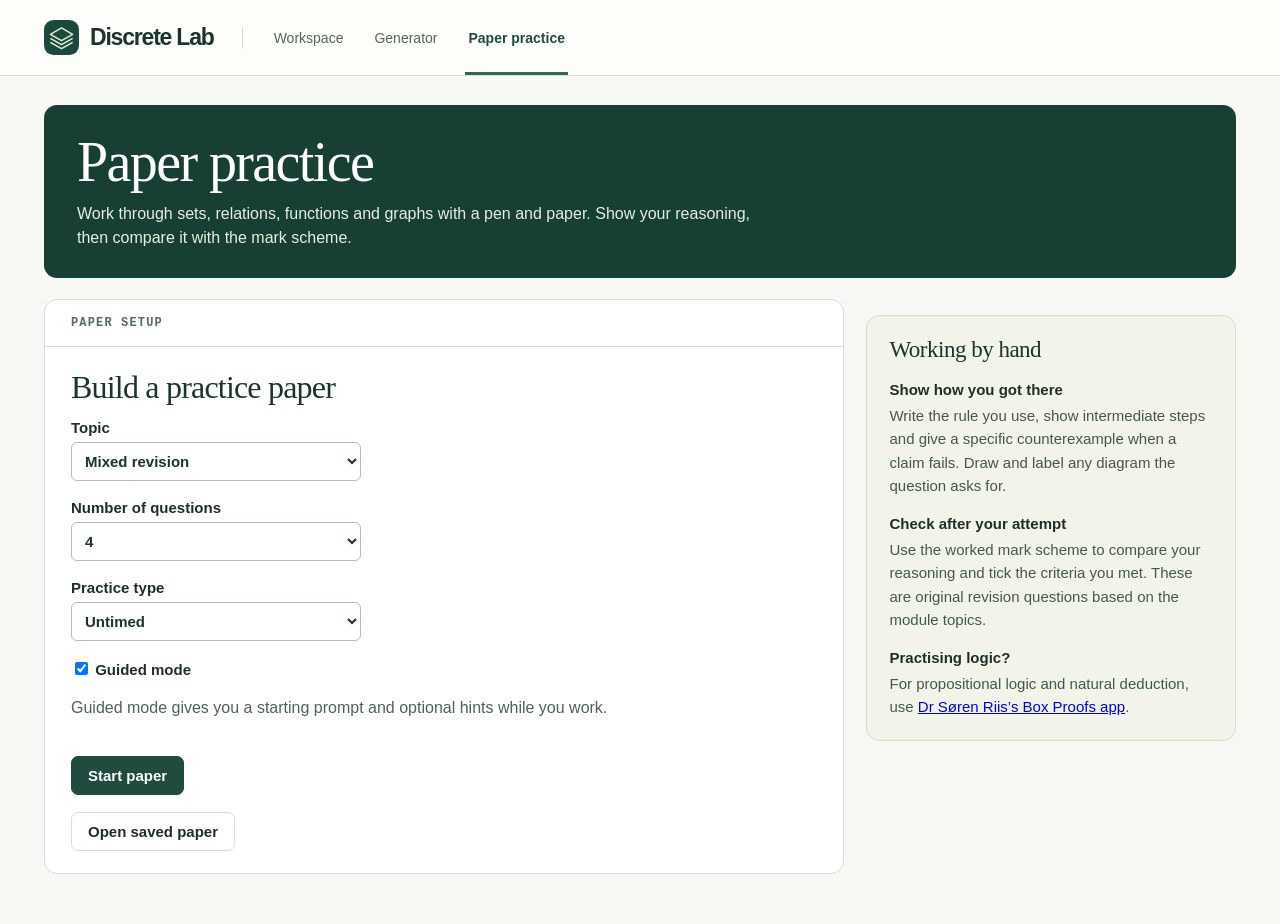
==== paper.html @ 721d3db3 "Add guided pen-and-paper practice and exam review" ====
<!doctype html>
<html lang="en-GB">
<head>
<meta charset="utf-8"><meta name="viewport" content="width=device-width, initial-scale=1">
<meta name="theme-color" content="#173f35">
<meta name="description" content="Practise ECS407U discrete structures by hand with printable question papers and worked mark schemes.">
<title>Paper practice · Discrete Lab</title>
<link rel="icon" href="./mark.svg">
<link rel="stylesheet" href="./style.css?v=paper-practice-1">
<link rel="stylesheet" href="./paper.css">
<script type="module" src="./paper.js"></script>
</head>
<body>
<header><div class="top wrap"><a href="./" class="brand"><img src="./mark.svg" alt="">Discrete Lab</a><div class="divider"></div><nav aria-label="Main navigation"><a href="./">Workspace</a><a href="./?generator=1">Generator</a><a href="./paper.html" aria-current="page">Paper practice</a></nav></div></header>
<main id="paperApp" class="wrap">
<section class="paper-hero"><h1>Paper practice</h1><p>Work through sets, relations, functions and graphs with a pen and paper. Show your reasoning, then compare it with the mark scheme.</p></section>
<div id="paperView"></div>
<noscript><p>Enable JavaScript to build, print and self-mark a practice paper.</p></noscript>
</main>
<section id="paperPrint" hidden></section>
</body>
</html>
---- style.css ----
:root{font-family:"DM Sans",Inter,Arial,sans-serif;color:#202e29;background:#f7f8f4;font-synthesis:none;--green:#204b3e;--ink:#1b352d;--rule:#d7ded6;--muted:#53665c;--mono:"IBM Plex Mono","Courier New",monospace;--serif:Georgia,"Times New Roman",serif}
*{box-sizing:border-box}body{margin:0}button,select{font:inherit;color:inherit}button,a{touch-action:manipulation}button{cursor:pointer}button:focus-visible,a:focus-visible,summary:focus-visible,select:focus-visible{outline:3px solid #b26a18;outline-offset:3px}button:disabled{cursor:default;opacity:.45}button{border:1px solid var(--rule);background:white;border-radius:7px}header{background:#fdfefa;border-bottom:1px solid var(--rule)}.wrap{width:min(1232px,calc(100% - 88px));margin:auto}.top{display:flex;align-items:center;gap:28px;min-height:75px}.brand{display:flex;align-items:center;gap:11px;font-size:23px;font-weight:700;letter-spacing:-1.2px;color:var(--ink);text-decoration:none}.brand img{width:35px;height:35px}.divider{width:1px;height:22px;background:var(--rule)}nav{display:flex;align-self:stretch;gap:25px}nav :is(button,a){background:none;border:0;border-radius:0;color:var(--muted);font-size:14px;padding:0 3px;position:relative}nav [aria-current=page]{font-weight:700;color:var(--green)}nav [aria-current=page]:after{content:"";position:absolute;height:3px;background:#2f6753;bottom:0;left:0;right:0}.progress{margin-left:auto;display:flex;align-items:center;gap:8px;font-size:13px;font-weight:600;padding:8px 12px;background:#edf3ea;border-color:#d0ddce;border-radius:20px}.baricon{font-size:18px;color:#406b50}
.hero{position:relative;overflow:hidden;border-radius:15px;background:#183f34;color:#f6f7ef;margin:28px 0 25px;display:flex;align-items:center;min-height:175px}.herocopy{position:relative;z-index:1;padding:28px 37px}.heroart{height:100%;width:34%;position:absolute;right:0;top:0;object-fit:cover}.eyebrow,.kicker,.smallcap{font:600 12px var(--mono);letter-spacing:1.15px;text-transform:uppercase}.hero .eyebrow{display:flex;align-items:center;gap:10px;color:#d4e5d7}.goldline{width:23px;height:2px;background:#e4b46f}.sep{opacity:.5}.hero h1{font:normal clamp(42px,4.4vw,65px)/1.04 var(--serif);letter-spacing:-2.7px;margin:12px 0 9px}.hero h1 span{color:#e7b973}.hero p{font-size:16px;line-height:1.55;margin:0;color:#e0e9df}
.tabs{display:grid;grid-template-columns:repeat(4,1fr);gap:10px;margin-bottom:25px}.tab{display:flex;align-items:center;text-align:left;gap:12px;padding:13px 16px;border-color:#d3dbd2;border-radius:9px;color:var(--muted);font-weight:600}.tab .iconbox{width:32px;height:32px;display:grid;place-items:center;border-radius:7px;background:#f0f3ed}.tab.active{color:var(--green);background:#e1edde;border-color:#749379;box-shadow:inset 0 0 0 .35px #749379}.tab.active .iconbox{background:#c8dfc5}.tab small{margin-left:auto;font:12px var(--mono);color:#65786a}.icon{height:21px;width:21px;vertical-align:middle;flex-shrink:0}.workspace{display:grid;grid-template-columns:minmax(0,1fr) minmax(260px,31%);gap:22px;align-items:start}.panel,.notes,.library,.guidecard{border:1px solid var(--rule);border-radius:13px;background:#fff;overflow:hidden}.panelhead,.panelbody{padding:22px 26px}.panelhead{border-bottom:1px solid var(--rule);display:flex;justify-content:space-between;align-items:center;padding-top:16px;padding-bottom:16px}.kicker,.smallcap{color:#546d5e}.panelhead .kicker{display:flex;align-items:center;gap:9px}.panelhead .kicker .icon{width:17px}.counter{font:13px var(--mono);color:#58685e}.panelbody h2,.guide h2{font:normal clamp(28px,2.5vw,38px)/1.13 var(--serif);letter-spacing:-1.2px;color:var(--ink);margin:0 0 8px}.prompt{line-height:1.55;color:#516159;margin:0 0 17px}.board{background-color:#f5f7ef;background-image:radial-gradient(#c9d4c3 .85px,transparent .85px);background-size:13px 13px;border:1px solid #d3dbcc;border-radius:9px;overflow:hidden}.boardtop{display:flex;align-items:center;justify-content:space-between;gap:8px;padding:12px 16px 0;color:#516856;font:11px var(--mono);text-transform:uppercase;letter-spacing:1px}.board svg.fig{display:block;width:100%;height:196px}.board .legend{background:#ffffffa6;border-top:1px solid #d7dece;color:#394c41;padding:9px 14px;text-align:center;font:14px/1.5 var(--mono);overflow-wrap:anywhere}.answerlabel{display:block;margin:20px 0 9px;font:600 12px var(--mono);letter-spacing:1px;text-transform:uppercase;color:#52645a}.choices{display:flex;gap:8px;flex-wrap:wrap}.choice{min-width:44px;padding:9px 14px;font-weight:550;line-height:1.35}.choice[aria-pressed=true],.switcher [aria-pressed=true]{background:#deebde;border-color:#64896d;color:#163e2c;box-shadow:inset 0 0 0 .6px #64896d}.actions{margin-top:17px;display:flex;flex-wrap:wrap;gap:9px;align-items:center}.primary,.secondary,.ghost{padding:10px 16px;font-size:14px;font-weight:600}.primary{background:var(--green);color:white;border:1px solid var(--green)}.secondary{background:white}.ghost{border-color:transparent;color:#57675f;background:transparent}.notes{background:#f2f4e9;border-color:#d7ddcb;padding:21px 22px}.notetitle{display:flex;align-items:center;gap:10px;font:normal 23px var(--serif);color:var(--ink);letter-spacing:-.5px}.notes h3{font-size:15px;margin:18px 0 6px}.notes p,.library p,.guide p,.modalcopy{font-size:15px;line-height:1.55;color:#46584c;margin:0}.formula{font:19px/1.5 var(--serif);padding:10px 12px;border-left:3px solid #a7b79a;background:#ffffff70;margin:12px 0}.guidebtn{background:transparent;border:0;border-top:1px solid #d4dccb;border-radius:0;padding:14px 0 0;margin-top:16px;color:#30553f;font-size:14px;font-weight:650;display:flex;gap:9px;align-items:center;width:100%}.library{margin-top:16px}.libhead{display:flex;justify-content:space-between;align-items:center;padding:16px 19px 13px}.libhead h3{font:normal 22px var(--serif);margin:0}.libhead small{font:12px var(--mono);color:var(--muted)}.qrow{border:0;border-top:1px solid #e5e9e1;border-radius:0;background:white;padding:12px 18px;display:flex;gap:11px;text-align:left;align-items:center;width:100%;font-size:14px}.qrow.active{background:#edf4e9;color:#214832;font-weight:650}.qnum{font:12px var(--mono);color:#687c6c}.qstate{margin-left:auto;color:#487858}.message{margin:14px 0 0;padding:12px 14px;border-radius:6px;background:#fbf1d9;color:#594019;line-height:1.5}.message.good{background:#e6f1e1;color:#23492e}.hidden{display:none!important}.board .mat{margin:14px auto;border-collapse:collapse;background:#fbfcf6;text-align:center}.mat td,.mat th{padding:6px 13px;border:1px solid #bbcbb9}.mat th{color:#24523c;background:#e3edde}.mathcard{text-align:center;padding:40px 18px;font:normal clamp(21px,2.6vw,32px)/1.55 var(--serif);white-space:pre-line;color:#284b38}.textfig{font-family:var(--mono);font-size:14px}.guidecard{padding:24px;margin:15px 0}.guide details{padding:12px 0;border-top:1px solid var(--rule)}summary{cursor:pointer;font-weight:600}.guide details p{margin:8px 0}.guide .formula{background:#f2f5ed}.switcher{display:flex;flex-wrap:wrap;gap:7px;margin-top:14px}.switcher button{padding:8px 12px}.sectionhead{display:flex;align-items:center;justify-content:space-between;margin-bottom:14px;gap:12px}.sectionhead h2{font:normal 28px var(--serif);margin:0}.minitabs{display:flex;background:#e9ede6;border:1px solid #d7dfd3;padding:3px;border-radius:8px;gap:3px}.minitabs button{border:0;background:transparent;font-size:13px;padding:6px 12px;color:#516055}.minitabs button.selected{background:#fff;color:#234333;box-shadow:0 1px 3px #27463020}.explore label{display:block;margin:12px 0}.explore select{background:#fff;border:1px solid var(--rule);padding:5px;border-radius:4px}.explore input{accent-color:#2f634d}.explore output{display:block}.explorefieldset{border:0;padding:0;margin:12px 0;display:flex;gap:12px;flex-wrap:wrap}.explorefieldset label{margin:0}.matrixbtn{min-width:36px;height:31px;color:#1b4c32}.matrixbtn[aria-pressed=true]{background:#deecda}.inlinecode{font:14px var(--mono)}footer{display:flex;justify-content:space-between;gap:10px;margin:35px 0 22px;padding-top:15px;border-top:1px solid var(--rule);font:12px var(--mono);color:#687a6b}dialog{width:min(470px,92vw);max-height:80vh;padding:23px;border:1px solid #becbbd;border-radius:12px;color:var(--ink)}dialog::backdrop{background:#152c2199}.modalhead{display:flex;align-items:center;justify-content:space-between;margin-bottom:14px}.modalhead h2{font:normal 28px var(--serif);margin:0}.modalhead button{padding:6px 9px}.prow{padding:12px 0;border-top:1px solid var(--rule);display:flex;align-items:center;justify-content:space-between}.progressfill{height:6px;border-radius:6px;background:#e3eadd;overflow:hidden}.progressfill i{display:block;height:100%;background:#547f5e}.modalcopy{margin-bottom:16px}button:hover:not(:disabled){filter:brightness(.965)}@media(min-width:1550px){.wrap{max-width:1280px}}
@media(max-width:930px){.wrap{width:calc(100% - 40px)}.tab{padding:10px;gap:7px}.tab small{display:none}.heroart{width:29%}.workspace{grid-template-columns:minmax(0,1fr) 255px;gap:15px}.panelbody,.panelhead{padding-left:18px;padding-right:18px}.notes{padding:17px}.hero .herocopy{padding-left:27px}.hero p{max-width:500px}}
@media(max-width:700px){.wrap{width:calc(100% - 28px)}.top{gap:12px;min-height:60px;flex-wrap:wrap}.brand{font-size:19px;gap:6px}.brand img{width:30px;height:30px}.divider{display:none}nav{gap:8px}nav :is(button,a){font-size:13px}.progress{font-size:12px;padding:6px 8px}.baricon{display:none}.hero{min-height:148px;margin:16px 0}.hero .herocopy{padding:21px}.hero h1{font-size:42px;letter-spacing:-2px}.hero p{font-size:14px;max-width:75%}.heroart{right:-6%;width:36%;opacity:.45}.hero .eyebrow{font-size:10px}.tabs{grid-template-columns:repeat(2,1fr);gap:6px;margin-bottom:17px}.tab{font-size:14px}.tab .iconbox{width:25px;height:25px}.workspace{grid-template-columns:1fr}.sectionhead h2{font-size:24px}.board svg.fig{height:177px}.sectionhead{margin-bottom:10px}.notes{margin-top:1px}.panelbody{padding:17px}.panelhead{padding:12px 17px}footer{font-size:10px}.sectionhead .minitabs button{padding:6px 9px}}@media(max-width:410px){.top{gap:8px}.progress{padding:5px 6px}.brand{font-size:17px}.heroart{display:none}.hero p{max-width:100%}.eyebrow{letter-spacing:.65px}}
.formgrid{display:grid;grid-template-columns:1fr 1fr;gap:16px}.formgrid label{font-size:14px;font-weight:600;color:#385043}.formgrid label span{font-weight:400;color:var(--muted)}.formgrid input,.formgrid select,.numanswer{display:block;margin-top:6px;width:100%;padding:10px;border-radius:6px;border:1px solid #bac9b9;background:white;font:inherit;color:var(--ink)}.numanswer{max-width:260px}.formgrid input:focus-visible,.numanswer:focus-visible{outline:2px solid #799779}.genpaging{display:flex;gap:12px;justify-content:space-between;margin-top:20px;padding-top:15px;border-top:1px solid var(--rule)}.model{border:1px solid #cfdcca;border-radius:8px;background:#f4f7ed;padding:15px;margin-top:16px}.model ol{padding-left:22px}.model li{line-height:1.55;margin:8px 0}.genlist .listbody{max-height:420px;overflow:auto}.seed,#shareStatus{overflow-wrap:anywhere}.notes .seed{margin-top:8px}.notes #shareStatus{margin-top:8px}.generatorform .actions{margin-top:22px}.genpaging button{font-size:13px}#printset{display:none}
@media(max-width:600px){.top{display:grid;grid-template-columns:1fr auto;gap:0;padding-top:9px}.top nav{grid-row:2;grid-column:1/-1;gap:22px}.top nav :is(button,a){padding:10px 0}.progress{grid-row:1;grid-column:2}.formgrid{gap:10px}.sectionhead .secondary{font-size:12px;padding:8px}.genlist .listbody{max-height:250px}}
@media print{body:has(#printset)>:not(#printset){display:none!important}#printset{display:block;color:#111;font:12pt Georgia,serif}#printset article{break-inside:avoid;margin:20px 0}#printset h1{font-size:22pt}#printset h2{font-size:16pt}#printset .board{max-width:550px}#printset .fig{height:125px}#printset .mathcard{padding:12px;font-size:16pt}#printset .boardtop{padding-top:5px}#printset .legend{font-size:10pt}#printset .mat td,#printset .mat th{padding:2px 8px}}

nav a { display: inline-flex; align-items: center; text-decoration: none; }
.practice-controls{display:flex;align-items:center;flex-wrap:wrap;justify-content:flex-end;gap:8px 16px}
.guided-toggle{font-size:14px;white-space:nowrap;color:var(--green)}
.guided-toggle input{accent-color:var(--green)}
@media(max-width:410px){.top nav{gap:12px}.top nav :is(button,a){font-size:12px}}
---- paper.css ----
.paper-hero{margin:29px 0 21px;padding:27px 33px;border-radius:13px;background:#183f34;color:#fff}
.paper-hero h1{font:normal clamp(36px,5vw,56px)/1.1 var(--serif);margin:0 0 8px;letter-spacing:-1.6px}
.paper-hero p{max-width:680px;margin:0;color:#e6eee4;line-height:1.55}
.paper-layout{margin-bottom:25px}
.paper-page h2,.paper-page h3{font-family:var(--serif);font-weight:400}
.paper-page h2{color:var(--ink);font-size:32px;margin:0 0 14px;letter-spacing:-.8px}
.paper-page h3{font-size:22px;margin:20px 0 8px}
.paper-page p{line-height:1.55}
.paper-page label,.paper-page button,.paper-sidebar button{font-size:15px}
.paper-page .prompt{max-width:68ch}
.paper-panelhead{gap:10px;flex-wrap:wrap}
.paper-status{font-size:14px;font-weight:600;color:var(--green)}
.paper-form{display:grid;gap:18px;max-width:540px}
.paper-form label{display:block;font-weight:600}
.paper-form select,.paper-form input[type=number]{display:block;width:100%;max-width:290px;margin-top:6px;border:1px solid #adc0ad;border-radius:6px;background:#fff;color:var(--ink);font:inherit;padding:9px}
.paper-form .actions{margin-top:0}
.paper-sidebar .library:first-child{margin-top:0}
.paper-sidebar .qrow[aria-current=true]{background:#e7f1e6;color:var(--green);font-weight:700}
.paper-given{padding:12px 15px;background:#f2f5ee;border:1px solid #d7e0d4;border-radius:8px}
.paper-given p{margin:0 0 4px;line-height:1.55}
.paper-given p:last-child{margin-bottom:0}
.paper-tasks{padding-left:1.65rem;line-height:1.6}
.paper-tasks li{padding-left:4px;margin:7px 0}
.paper-marklist{padding-left:1.6rem;line-height:1.55}
.paper-marklist li{margin:10px 0}
.paper-marklist label{display:flex;gap:9px;align-items:baseline}
.paper-marklist input{accent-color:#204b3e;flex:none}
.paper-print-marks{float:right;font-weight:400;font-size:14px;margin-left:12px}
.paper-keys{font-size:13px;color:var(--muted)}
.paper-hint ol{margin:7px 0 0;padding-left:22px}
.paper-header-actions{margin:0 0 16px}
.paper-layout .notes{margin-top:16px}
#paperApp{padding-bottom:25px}
#paperPrint{display:none}
@media(max-width:600px){.paper-hero{margin-top:16px;padding:21px}.paper-page h2{font-size:28px}.paper-layout .notes{margin-top:10px}}
@media print{
 @page{size:A4;margin:15mm}
 body.paper-print header,body.paper-print #paperApp{display:none!important}
 body.paper-print #paperPrint:not([hidden]){display:block;color:#111;font:11pt/1.45 Arial,sans-serif}
 #paperPrint h1{font-size:20pt;margin:.1em 0}
 #paperPrint h2{font-size:13pt;margin:0 0 6px}
 #paperPrint article{break-inside:avoid;margin:0 0 8mm}
 #paperPrint .paper-given{padding:7px;border-color:#bbb;background:#fff}
 #paperPrint .paper-tasks{margin:6px 0}
 #paperPrint .writing-line{height:9mm;border-bottom:1px solid #ccc}
}
.paper-form [hidden]{display:none}
.paper-diagram{margin:14px 0}
.paper-diagram svg{width:min(100%,360px);height:auto;display:block}
.paper-diagram figcaption{font-size:14px;margin-top:6px;color:var(--muted)}
.paper-feedback h3:first-child{margin-top:0}
.paper-review-grid{display:grid;grid-template-columns:repeat(auto-fit,minmax(min(100%,310px),1fr));gap:14px;margin-bottom:18px}
.paper-review-group{border:1px solid var(--rule);border-radius:8px;overflow:hidden}
.paper-review-group h3,.paper-review-group p{margin:12px 14px}
.paper-review-group ul{list-style:none;margin:0;padding:0}
.paper-review-group .qstate{font-size:12px;text-align:right}

@media print{#paperPrint .paper-diagram svg{max-height:42mm}#paperPrint .paper-diagram figcaption{font-size:10pt}}
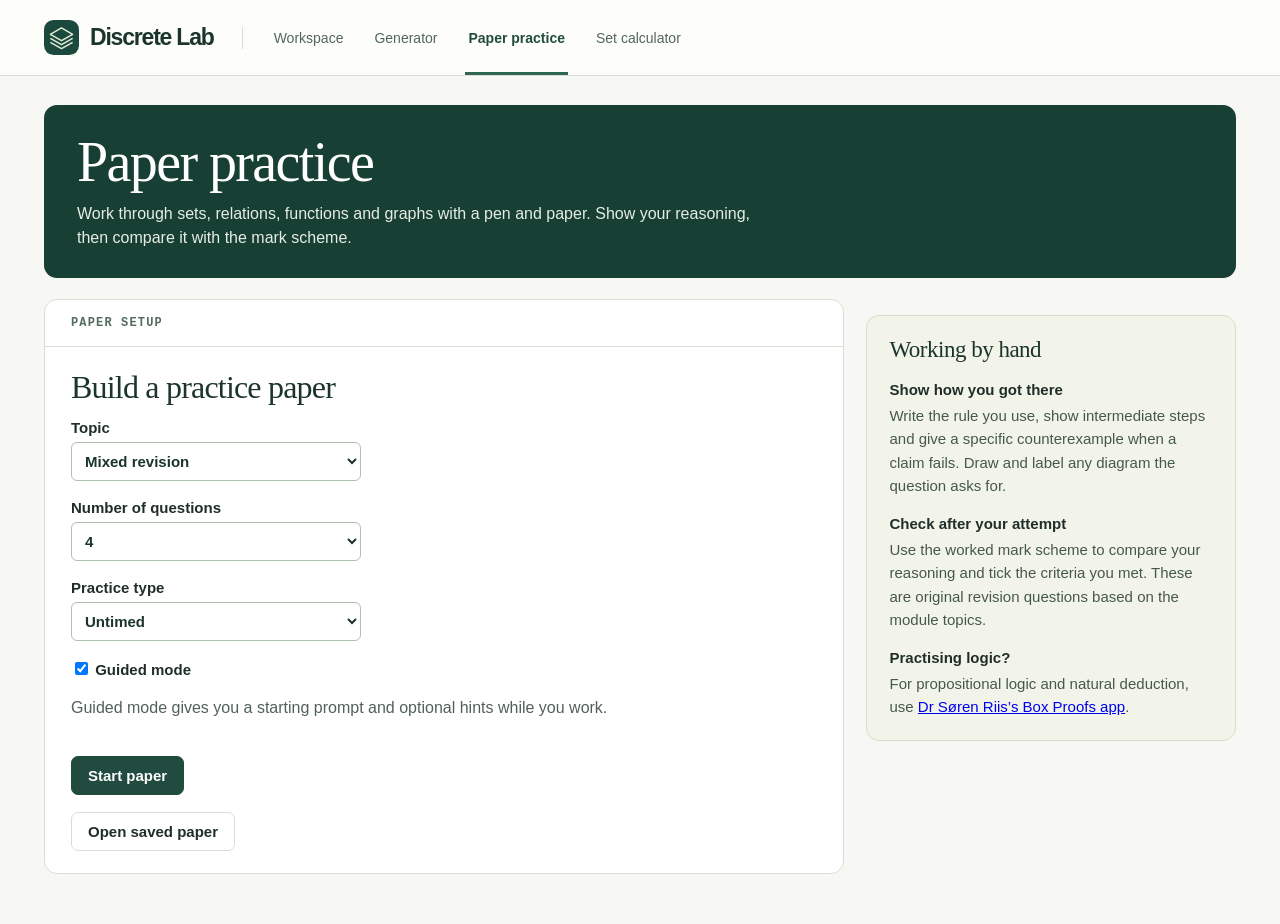
==== commit 01bb87ec: "Add a custom set calculator and question-specific Python checks" ====
--- a/paper.html
+++ b/paper.html
@@ -6,12 +6,12 @@
 <meta name="description" content="Practise ECS407U discrete structures by hand with printable question papers and worked mark schemes.">
 <title>Paper practice · Discrete Lab</title>
 <link rel="icon" href="./mark.svg">
-<link rel="stylesheet" href="./style.css?v=paper-practice-1">
+<link rel="stylesheet" href="./style.css?v=sets-2">
 <link rel="stylesheet" href="./paper.css">
-<script type="module" src="./paper.js"></script>
+<script type="module" src="./paper.js?v=sets-2"></script>
 </head>
 <body>
-<header><div class="top wrap"><a href="./" class="brand"><img src="./mark.svg" alt="">Discrete Lab</a><div class="divider"></div><nav aria-label="Main navigation"><a href="./">Workspace</a><a href="./?generator=1">Generator</a><a href="./paper.html" aria-current="page">Paper practice</a></nav></div></header>
+<header><div class="top wrap"><a href="./" class="brand"><img src="./mark.svg" alt="">Discrete Lab</a><div class="divider"></div><nav aria-label="Main navigation"><a href="./">Workspace</a><a href="./?generator=1">Generator</a><a href="./paper.html" aria-current="page">Paper practice</a><a href="./sets.html">Set calculator</a></nav></div></header>
 <main id="paperApp" class="wrap">
 <section class="paper-hero"><h1>Paper practice</h1><p>Work through sets, relations, functions and graphs with a pen and paper. Show your reasoning, then compare it with the mark scheme.</p></section>
 <div id="paperView"></div>
--- a/style.css
+++ b/style.css
@@ -13,3 +13,18 @@
 .guided-toggle{font-size:14px;white-space:nowrap;color:var(--green)}
 .guided-toggle input{accent-color:var(--green)}
 @media(max-width:410px){.top nav{gap:12px}.top nav :is(button,a){font-size:12px}}
+
+.top nav {flex-wrap:wrap}
+.set-input {display:block;margin:.4rem 0 1rem;width:100%;padding:.65rem;border:1px solid #a3b3a5;border-radius:6px;font:1rem var(--mono)}
+.set-key {display:grid;grid-template-columns:max-content 1fr;gap:.65rem 1rem;line-height:1.5}
+.set-key dt {font-weight:bold}.set-key dd {margin:0}
+#symbols {gap:.4rem;margin-bottom:1rem}
+#symbols button {font-size:1.1rem;min-width:2.3rem;min-height:2.3rem}
+#setForm p,.set-steps,.python-panel {line-height:1.55}
+#status:not(:empty){background:#edf4ed;padding:.75rem 1rem;border-left:3px solid var(--green);overflow-wrap:anywhere}
+.python-panel {margin:1rem 0;padding:.8rem 1rem;border:1px solid var(--rule);border-radius:8px}
+.python-panel summary {font-weight:650;color:var(--green);cursor:pointer}
+.python-panel pre {background:#f2f5ef;padding:.8rem;overflow:auto;line-height:1.5;font-size:.9rem}
+.python-panel li+li,.set-steps li+li {margin-top:.45rem}
+.workspace > *{min-width:0}
+@media(max-width:600px){.top nav{column-gap:13px}}
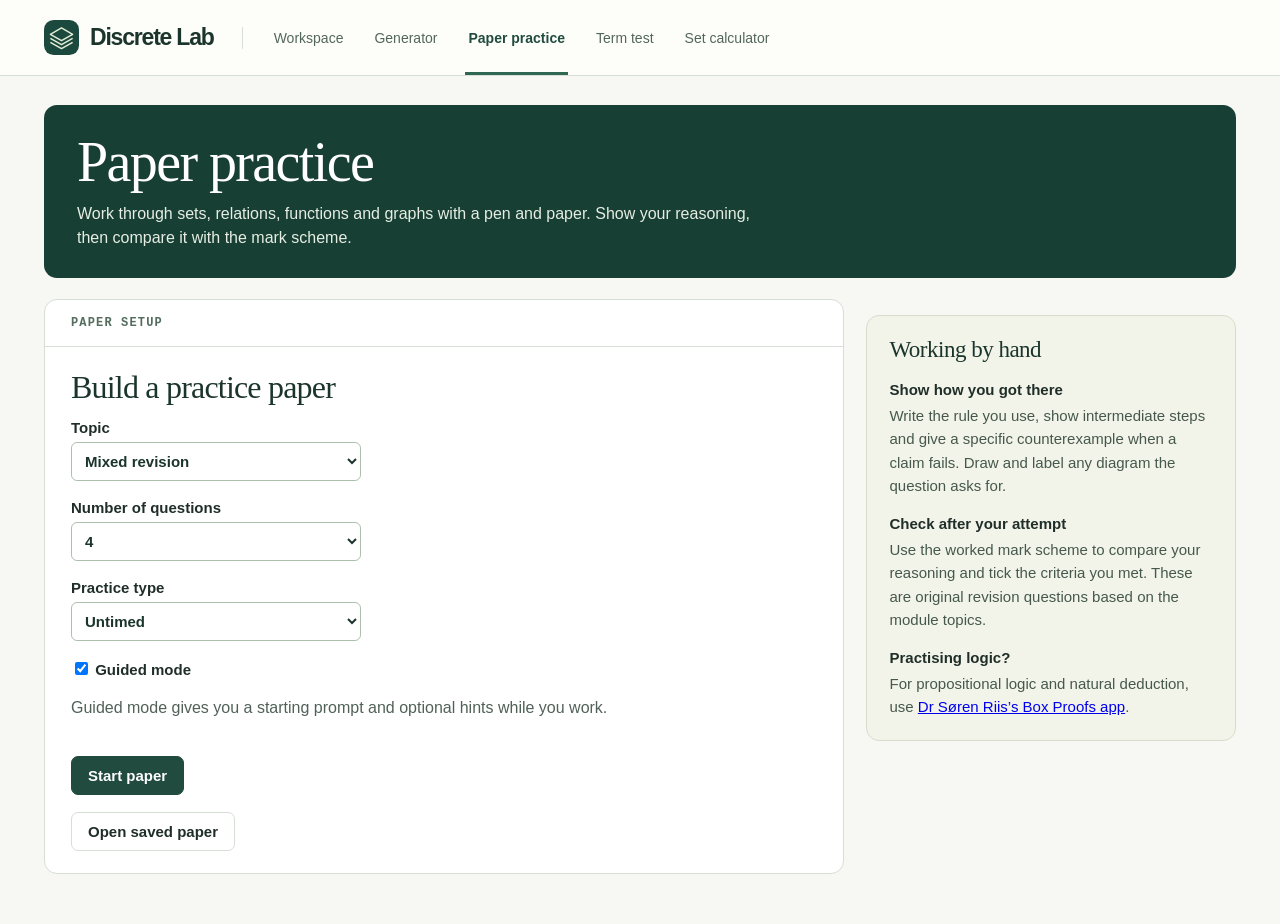
==== commit 105edee9: "Add timed, student-generated ECS407U term test papers with end-only feedback" ====
--- a/paper.html
+++ b/paper.html
@@ -11,7 +11,7 @@
 <script type="module" src="./paper.js?v=sets-2"></script>
 </head>
 <body>
-<header><div class="top wrap"><a href="./" class="brand"><img src="./mark.svg" alt="">Discrete Lab</a><div class="divider"></div><nav aria-label="Main navigation"><a href="./">Workspace</a><a href="./?generator=1">Generator</a><a href="./paper.html" aria-current="page">Paper practice</a><a href="./sets.html">Set calculator</a></nav></div></header>
+<header><div class="top wrap"><a href="./" class="brand"><img src="./mark.svg" alt="">Discrete Lab</a><div class="divider"></div><nav aria-label="Main navigation"><a href="./">Workspace</a><a href="./?generator=1">Generator</a><a href="./paper.html" aria-current="page">Paper practice</a><a href="./term-test.html">Term test</a><a href="./sets.html">Set calculator</a></nav></div></header>
 <main id="paperApp" class="wrap">
 <section class="paper-hero"><h1>Paper practice</h1><p>Work through sets, relations, functions and graphs with a pen and paper. Show your reasoning, then compare it with the mark scheme.</p></section>
 <div id="paperView"></div>
